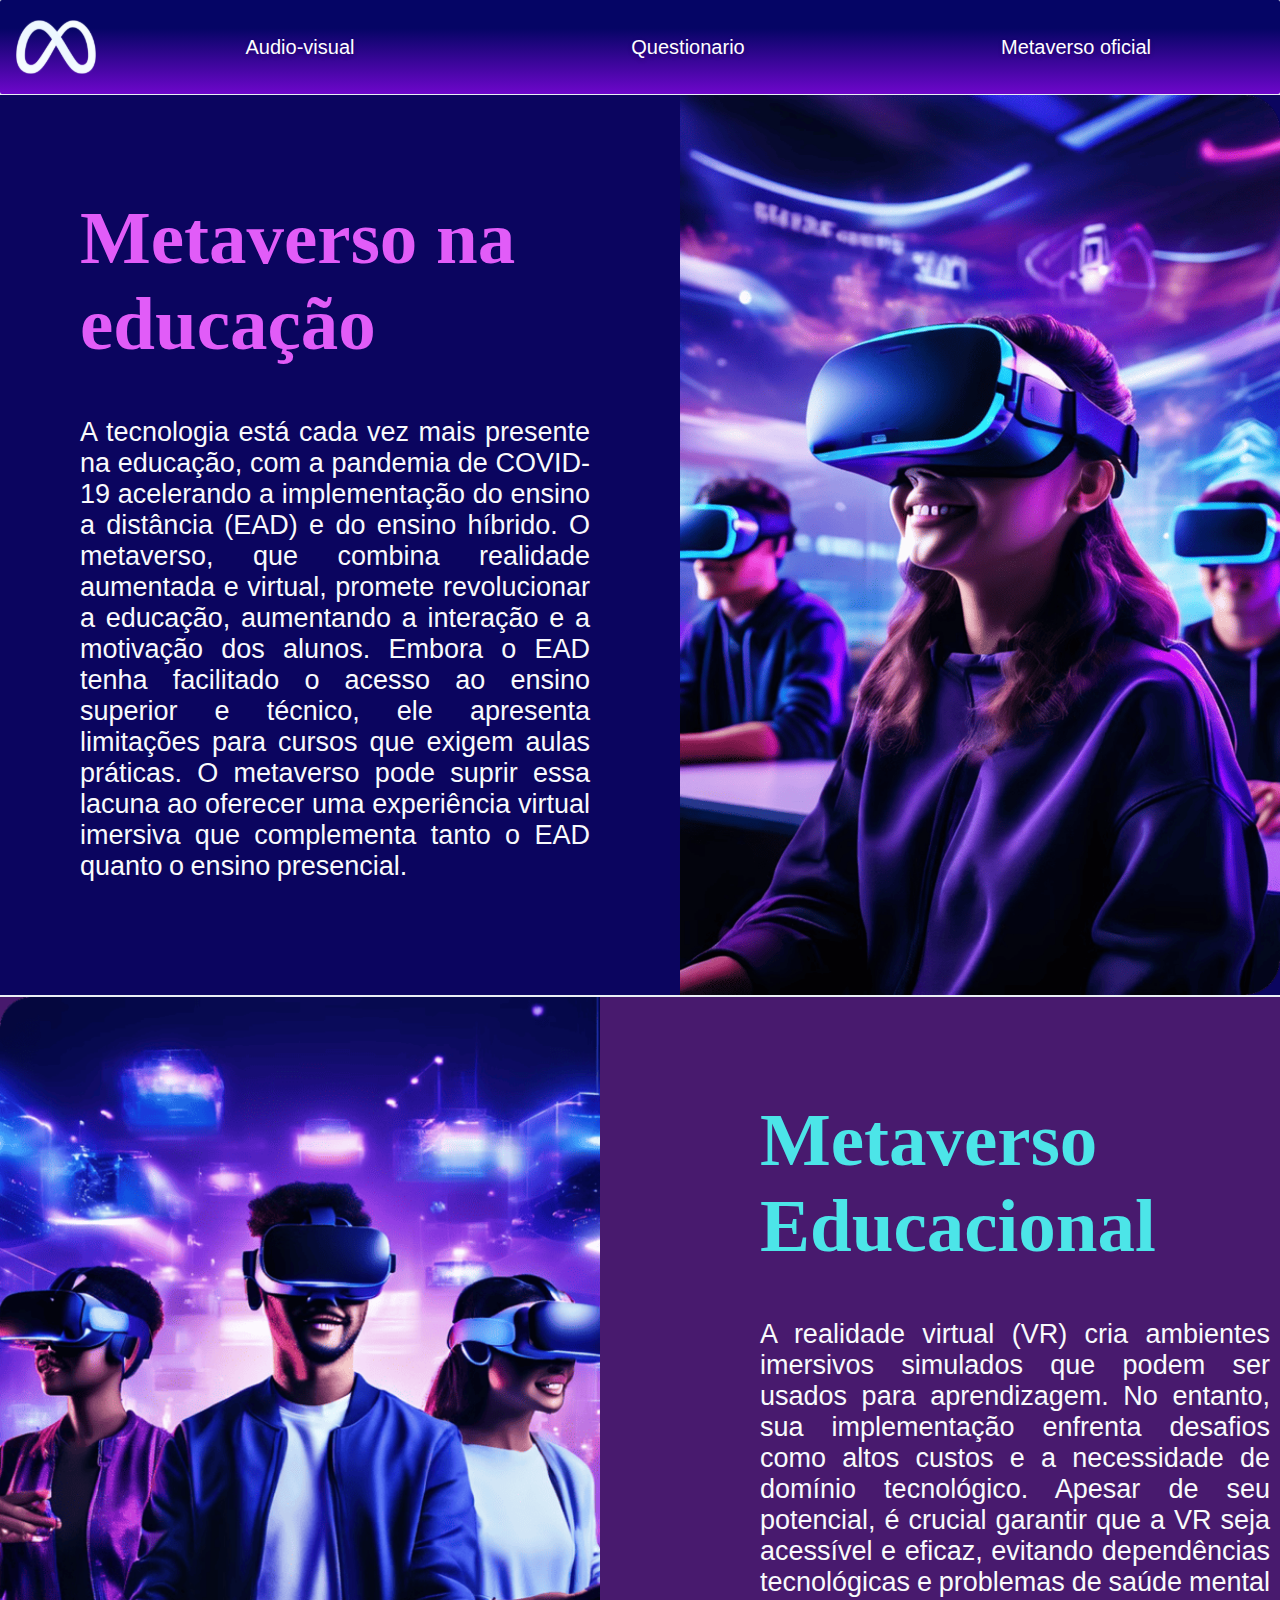
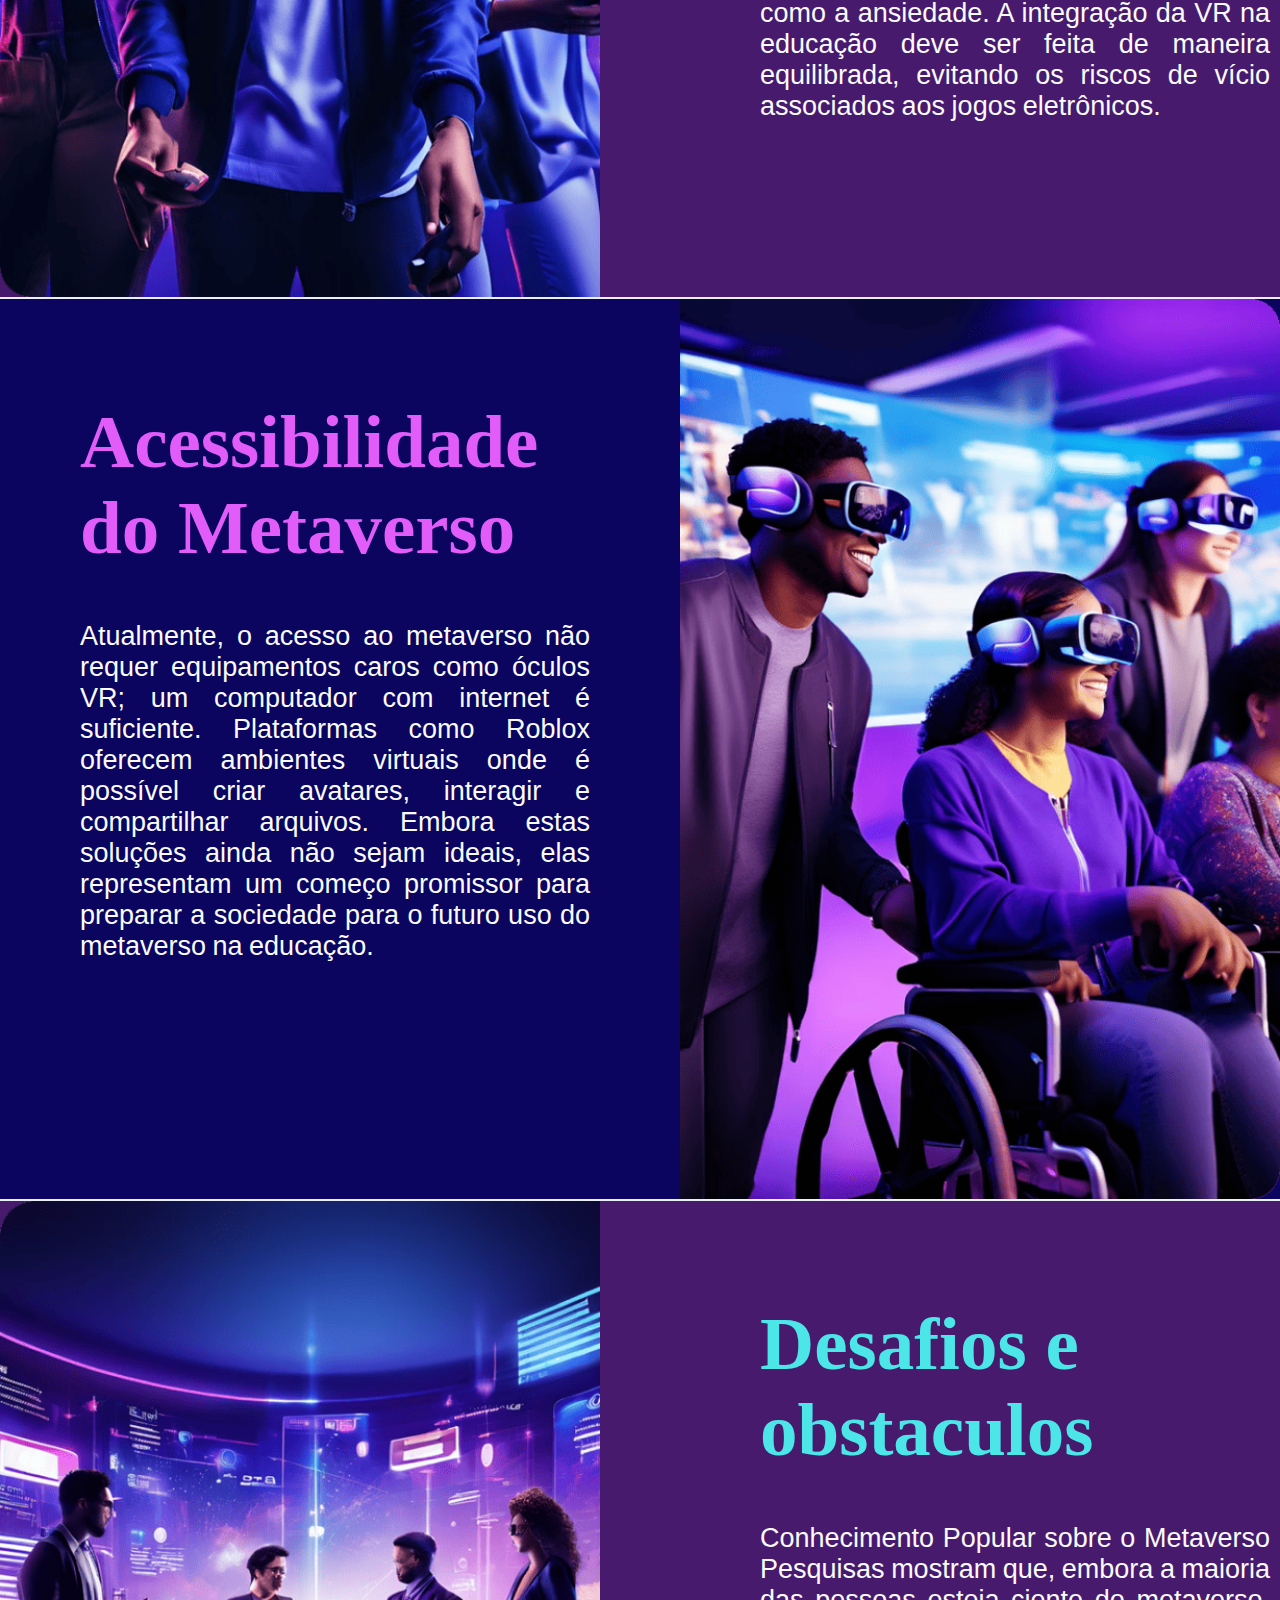
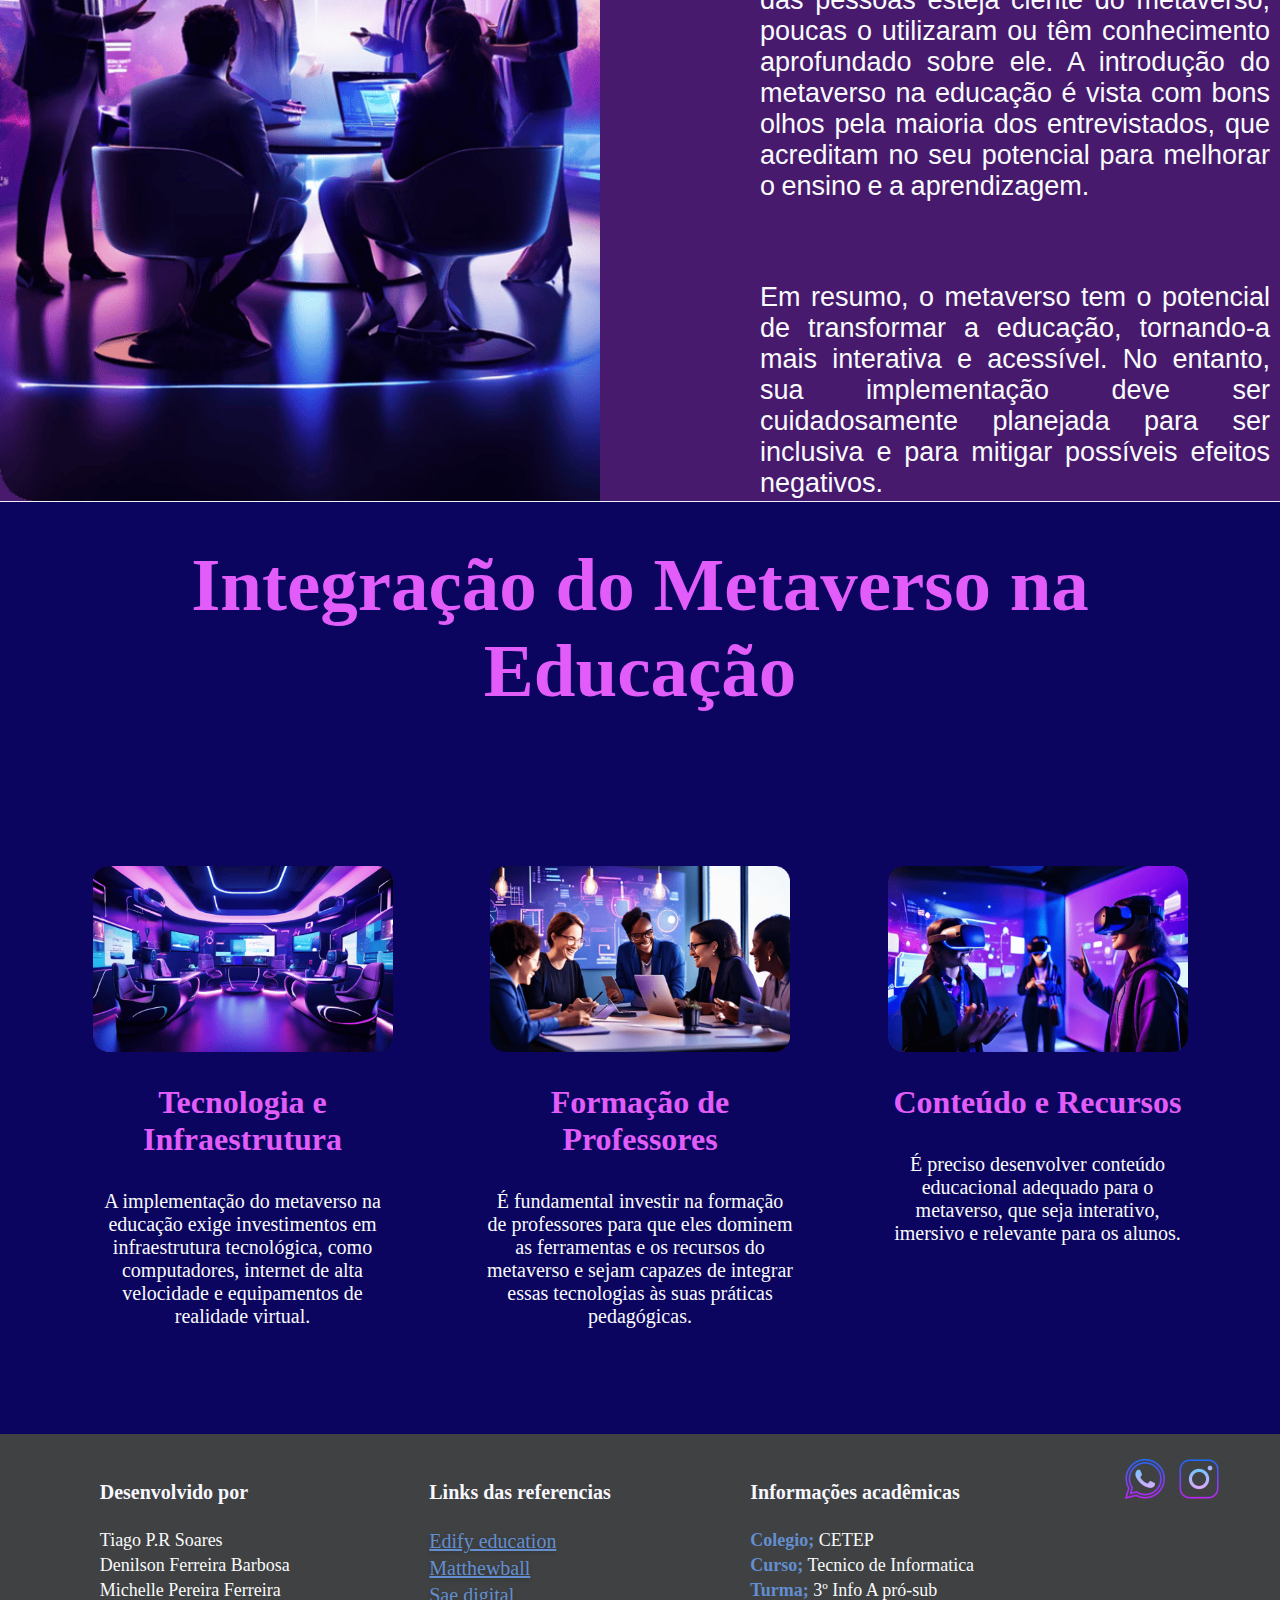
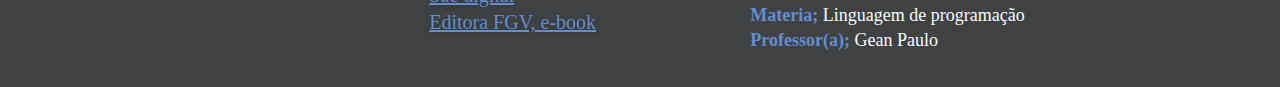
==== index.html @ 5f31a2be "Update index.html" ====
<!DOCTYPE html>
<html lang="pt-br">

<head>
    <meta charset="UTF-8">
    <meta name="viewport" content="width=device-width, initial-scale=1.0">
    <title>Metaverso na Educação</title>
    <link rel="stylesheet" href="style.css">
    <link rel="shortcut icon" href="img/image-removebg-preview (3) 1.svg" type="image/x-icon">
</head>

<body>
    <header>
        <img class="logo" src="img/image-removebg-preview (3) 1.svg" alt="Meta">
        <nav class="top">
            <button><a href="audio-visual.html">Audio-visual</a></button>
            <button><a href="Questionário_TCC_METAVERSO (respostas).xlsx">Questionario</a></button>
            <button><a href="https://about.meta.com/br/metaverse/">Metaverso oficial</a></button>
        </nav>
    </header>
    <main>
        <section class="box-1">
            <article class="h1-p">
                <h1 class="title-box">Metaverso na educação</h1>
                <p>
                        A tecnologia está cada vez mais presente na educação, com a pandemia de COVID-19 acelerando a
                    implementação do ensino a distância (EAD) e do ensino híbrido. O metaverso, que combina realidade
                    aumentada e virtual, promete revolucionar a educação, aumentando a interação e a motivação dos
                    alunos.
                    Embora o EAD tenha facilitado o acesso ao ensino superior e técnico, ele apresenta limitações para
                    cursos que exigem aulas práticas. O metaverso pode suprir essa lacuna ao oferecer uma experiência
                    virtual imersiva que complementa tanto o EAD quanto o ensino presencial.
                </p>
            </article>
            <img class="img-box" src="img/image.png" alt="">
        </section>

        <section class="box-2">
            <article class="h1-p">
                <h1 class="title-box-reverse">Metaverso Educacional</h1>
                <p id="p-end">
                        A realidade virtual (VR) cria ambientes imersivos simulados que podem ser usados para aprendizagem.
                    No entanto, sua implementação enfrenta desafios como altos custos e a necessidade de domínio
                    tecnológico.
                    Apesar de seu potencial, é crucial garantir que a VR seja acessível e eficaz, evitando dependências
                    tecnológicas e problemas de saúde mental como a ansiedade. A integração da VR na educação deve ser
                    feita
                    de maneira equilibrada, evitando os riscos de vício associados aos jogos eletrônicos.
                </p>
            </article>
            <img class="img-box" src="img/img2.png" alt="">
        </section>

        <section class="box-3">
            <article class="h1-p">
                <h1 class="title-box">Acessibilidade do Metaverso</h1>
                <p>
                        Atualmente, o acesso ao metaverso não requer equipamentos caros como óculos VR; um computador com
                    internet é suficiente. Plataformas como Roblox oferecem ambientes virtuais onde é possível criar
                    avatares, interagir e compartilhar arquivos. Embora estas soluções ainda não sejam ideais, elas
                    representam um começo promissor para preparar a sociedade para o futuro uso do metaverso na
                    educação.
                </p>
              
            </article>
            <img class="img-box" src="img/img3.png" alt="">
        </section>


        <section class="box-4">
            <article class="h1-p">
                <h1 class="title-box-reverse">Desafios e obstaculos</h1>
                <p id="p-end">
                        Conhecimento Popular sobre o Metaverso
                    Pesquisas mostram que, embora a maioria das pessoas esteja ciente do metaverso, poucas o utilizaram
                    ou
                    têm conhecimento aprofundado sobre ele. A introdução do metaverso na educação é vista com bons olhos
                    pela maioria dos entrevistados, que acreditam no seu potencial para melhorar o ensino e a
                    aprendizagem.
                </p>
                <p id="p-end">
                        Em resumo, o metaverso tem o potencial de transformar a educação, tornando-a mais interativa e
                    acessível.
                    No entanto, sua implementação deve ser cuidadosamente planejada para ser inclusiva e para mitigar
                    possíveis efeitos negativos.
                </p>
            </article>
            <img class="img-box" src="img/Imagem9.png" alt="">
        </section>


        <section class="box-triple">
            <h1 class="title-box-triple">Integração do Metaverso na <br> Educação</h1>
            <article class="box-legend">
                <div class="box-text">
                    <img class="img-box-triple" src="img/img_TI.png" alt="">
                    <h3> Tecnologia e Infraestrutura</h3>
                    <legend>
                        A implementação do metaverso na educação exige investimentos em infraestrutura tecnológica, como
                        computadores, internet de alta velocidade e equipamentos de realidade virtual.
                    </legend>
                </div>

                <div class="box-text">
                    <img class="img-box-triple" src="img/Imagem_FP.png" alt="">
                    <h3>Formação de Professores</h3>
                    <legend>
                        É fundamental investir na formação de professores para que eles dominem as ferramentas e os
                        recursos do metaverso e sejam capazes de integrar essas tecnologias às suas práticas
                        pedagógicas.
                    </legend>
                </div>

                <div class="box-text">
                    <img class="img-box-triple" src="img/img_CR.png" alt="">
                    <h3>Conteúdo e Recursos</h3>
                    <legend>
                        É preciso desenvolver conteúdo educacional adequado para o metaverso, que seja interativo,
                        imersivo e relevante para os alunos.
                       

                    </legend>
                </div>
            </article>
        </section>
    </main>

    <footer>
        <nav class="navfooter">
            <div class="list-footer">
                <ul>
                <li>
                    <h4>Desenvolvido por</h4>
                </li>
                <li>Tiago P.R Soares</li>
                <li>Denilson Ferreira Barbosa</li>
                <li>Michelle Pereira Ferreira</li>
            </ul>
        </div>
        <div class="list-footer">
               <ul> 
            <li>
                <h4>Links das referencias</h4>
            </li>
            <li>
                <a href="https://edifyeducation.com.br/blog/o-que-e-o-metaverso-e-o-que-voce-precisa-saber-sobre-ele/">Edify
                    education</a>
            </li>
            <li>
                <a href="https://www.matthewball.vc/all/forwardtothemetaverseprimer">Matthewball</a>
            </li>
            <li>
                <a href="https://sae.digital/metaverso-na-educacao/">Sae digital</a>
            </li>
            <li>
                <a href="https://editora.fgv.br/produto/experiencias-na-educacao-mediada-por-tecnologias-3667">Editora FGV, e-book</a>
            </li>
                </ul>
        </div>
        <div class="list-footer">
            <ul>
            <div class="list-academica">
                <li>
                    <h4>Informações acadêmicas</h4>
                </li>
                <li><strong>Colegio;</strong> CETEP</li>
                <li><Strong>Curso;</Strong> Tecnico de Informatica</li>
                <li><strong>Turma;</strong> 3º Info A pró-sub</li>
                <li><strong>Materia;</strong> Linguagem de programação</li>
                <li><strong>Professor(a);</strong> Gean Paulo</li>
                </ul>
            </div>
        </div>

        <div class="social">
            <a href="https://wa.me/qr/XDJVKPZ3ZAJNK1"><img src="img/WhatsApp.svg" alt="contato"></a>
            <a href="https://www.instagram.com/portaldosertaocetep?utm_source=ig_web_button_share_sheet&igsh=ZDNlZDc0MzIxNw=="><img src="img/Instagram.svg" alt="CETEP"></a>
        </div>
        </nav>
    </footer>
</body>

</html>


<script>
    document.addEventListener("DOMContentLoaded", function() {
        const boxes = document.querySelectorAll('.box-1, .box-2,.box-3,.box-triple');
        
        boxes.forEach(box => {
            box.classList.add('border-light');
        });
    });
    </script>
---- style.css ----
body {
    background-color: rgb(234, 239, 244);
    width: 100dvw;
    height: 100dvh;
    display: flex;
    flex-direction: column;
    justify-content: space-between;
    align-items: center;
    margin: 0;
}

header {
    background: linear-gradient(180deg, rgb(5, 5, 101) 30%, rgba(124, 7, 218, 1) 110%, rgba(133, 3, 226, 1) 100%);
    width: 100%;
    height: 150px;
    border-radius: 2px;
    display: flex;
    text-align: center;
    justify-content: center;
    align-items: center;
    padding: 20px 0px;
}

a,
button,
.logo {
    background-color: transparent;
    width: 250px;
    color: rgb(255, 255, 255);
    border: none;
    text-align: center;
    font-size: 20px;
    text-decoration: none;
    text-shadow: 0 2px 5px rgba(0, 0, 0, 0.2);
}

a:hover {
    text-decoration: 4px underline;
    text-underline-offset: 10px;
    /*serve para afasta linha do texto*/
    transition: 6ms all;
}

nav {
    display: flex;
    width: 100vw;
    margin: 10px;
    justify-content: space-around;
    flex-direction: row;
    flex-wrap: wrap;
}

.logo {
    width: 80px;
    border: transparent;
    margin-left: 1rem;
}

main {
    display: flex;
    flex-direction: column;
    width: 100dvw;
    flex: 1;
    justify-content: center;
    align-items: center;
    margin: 0px;
    flex-wrap: wrap;
}

.box-3,
.box-1 {
    background-color: rgb(11, 5, 95);
    display: flex;
    flex-direction: row;
    justify-content: space-between;
    align-items: start;
    width: 100dvw;
    height: 100dvh;
    margin: 1px 0;
}

.box-2,
.box-4 {
    background-color: #481a6e;
    display: flex;
    flex-direction: row-reverse;
    width: 100dvw;
    height: 100dvh;
    margin: 1px 0;

}

.img-box {
    height: 100%;
    margin: 0px;
}

article {
    display: flex;
    flex-direction: column;
}

.h1-p {
    margin-top: 90px;
}

p {
    width: 75%;
    margin: 40px 80px;
    font-size: 27px;
    font-family: Arial, Helvetica, sans-serif;
    color: #f9fafc;
    text-align: justify;
    flex-wrap: wrap;
    word-spacing: -1px;
}
.videos {
    width: 100%;
    display: flex;
    justify-content: center;
    flex-direction: row;
    align-items: center;
    flex-wrap: wrap;
    text-align: center;
}

.box-videos {
    padding: 12px;
    margin: 30px;
    background: linear-gradient(180deg, rgba(20, 58, 115, 1) 0%, rgba(124, 7, 218, 1) 100%, rgba(133, 3, 226, 1) 100%);
    box-shadow: 0 8px 10px rgba(0, 0, 0, 0.2);
    border-radius: 10px;
    border-style: groove;
    color: aliceblue;
    align-items: center;
    justify-content: center;
}

video {
    width: 400px;
    margin: 10px;
}

#p-end-2,
#p-end {
    margin-left: 10rem;
    word-spacing: -1px;

}

h1 {
    font-weight: bolder;
    font-size: 75px !important;
}

.title-box {
    color: #e15cf8;
}

.video-h1 {
    color: rgb(104, 13, 143);
}

.title-box-reverse,
.title-box {
    font-size: 75px;
    margin: 10px 80px;
}

.title-box-reverse {
    margin-left: 10rem;
    color: rgb(76, 229, 232);
}

.img-box-triple {
    width: 300px;
    height: 200px;
}

.box-triple {
    background-color: rgb(11, 5, 95);
    text-align: center;
    justify-content: center;
    width: 100%;
    height: 100vh;
    display: flex;
    flex-direction: column;
    padding-bottom:2rem;
   
}

.box-legend {
    width: 100%;
    display: flex;
    flex-direction: row;
    justify-content: space-evenly;
    flex-wrap: wrap;
    height: 100vh;
    align-items: center;

}

.box-text {
    width: 310px;
    height: 400px;
    padding: 2px 0px;
    display: flex;
    flex-direction: column;
    justify-content: space-between;
    margin: 0px 0px;
    align-items: center;



}

legend {
    font-size: 20px;
    color: #f9fafc;
    text-align: center;
    width: 310px;
    height: 400px;

}

.title-box-triple {
    color: #e15cf8;
    margin-top: 40px;
    font-size: 35px;
}

h3 {
    color: #e15cf8;
    font-size: 2rem;
}

footer {
    background-color: rgba(0, 0, 0, 0.729);
    width: 100%;
    padding: 10px 0;
    display: flex;
    flex-direction: row;
    justify-content: center;
    align-items: center;
    flex-wrap: wrap;
    margin: 0;
    position: relative;
}

li {
    list-style: none;
    color: #f9fafc;
    margin: 4px;
    font-size: 18px;
}

h4 {
    color: ghostwhite;
    font-size: 20px;
}

.list-footer a {
    text-decoration: underline;
    color: #638ecf;
}

.list-academica strong {
    color: #638ecf;
}

.L a:hover {
    text-decoration: none;
    color: #470d76;
}

.social img {
    width: 50px;
    height: 50px;
    border: none;
}

.social>img:hover {
    cursor: pointer;
}

@keyframes borderLight {
    0% {
        box-shadow: 0 0 5px rgba(221, 66, 174, 0.834), 0 0 10px rgba(236, 8, 190, 0.714);
    }

    25% {
        box-shadow: 0 0 5px rgba(0, 255, 0, 0.5), 0 0 10px rgba(0, 255, 0, 0.5);
    }

    50% {
        box-shadow: 0 0 5px rgba(0, 0, 255, 0.5), 0 0 10px rgb(76, 229, 232);
    }

    75% {
        box-shadow: 0 0 5px whitesmoke, 0 0 10px rgba(255, 255, 0, 0.5);
    }

    100% {
        box-shadow: 0 0 5px rgba(236, 24, 24, 0.863), 0 0 10px rgba(255, 0, 0, 0.5);
    }
}

.border-light {
    animation: borderLight 5s infinite;
}

@media (max-width: 736px) {

    header {
        height: 100px;
        margin: 0px;
    }

    nav {
        flex-direction: column;
        align-items: center;
        gap: 1rem;
    }

    .logo{
    display: none;
}


    .box-1,
    .box-2,
    .box-3,
    .box-4 {
        flex-direction: column;
        justify-content: center;
        align-items: center;
        height: auto;
        margin: 1px 0;
    }

   
    .box-2,
    .box-4 {
        display: flex;
        justify-content: center;
        margin: 0px;
        align-items: center !important;


    }

  
    .img-box,
    .box-text {
        width: 90%;
        height: auto;
        display: flex;
        justify-content: center;
        align-items: center;
    }

    .img-box {
        width: 99%;
        margin: 0;
    }

    #p-end,
    p {
        width:95%;
        font-size: 1.1rem;
        text-align: justify;
        margin: 10px 0px;
        word-spacing: -1px;
        letter-spacing: initial;
        padding: 4rem 5px;
    }

#p-end-2{
        margin-top:-2rem;
    }

    

    article {
        display: flex;
        width: 100%;
        flex-direction: column;
        margin: 0px !important;
        justify-content: space-between;
        align-items: center;
    }

    .title-box-reverse {
        text-align: center;
        margin: auto;
        font-size: 25px;
        margin: 1rem 0;

    }

    h1 {
        font-size: 30px !important;
        text-align: center;
        margin-top: 2rem !important;
    }

     .box-text{
        width:100%;
        margin-top:2px;
        height:450px;
        margin-bottom:5rem;
    }

    .box-triple{
        height:2000px;
        display: flex;
        align-items: center;
       
        gap:-50px;
    }
    
    
    .box-legend {
    
        height:500vh;
       gap:0px;}
      
    }
 
    .title-box-triple {
        margin-bottom: 1rem;
    }
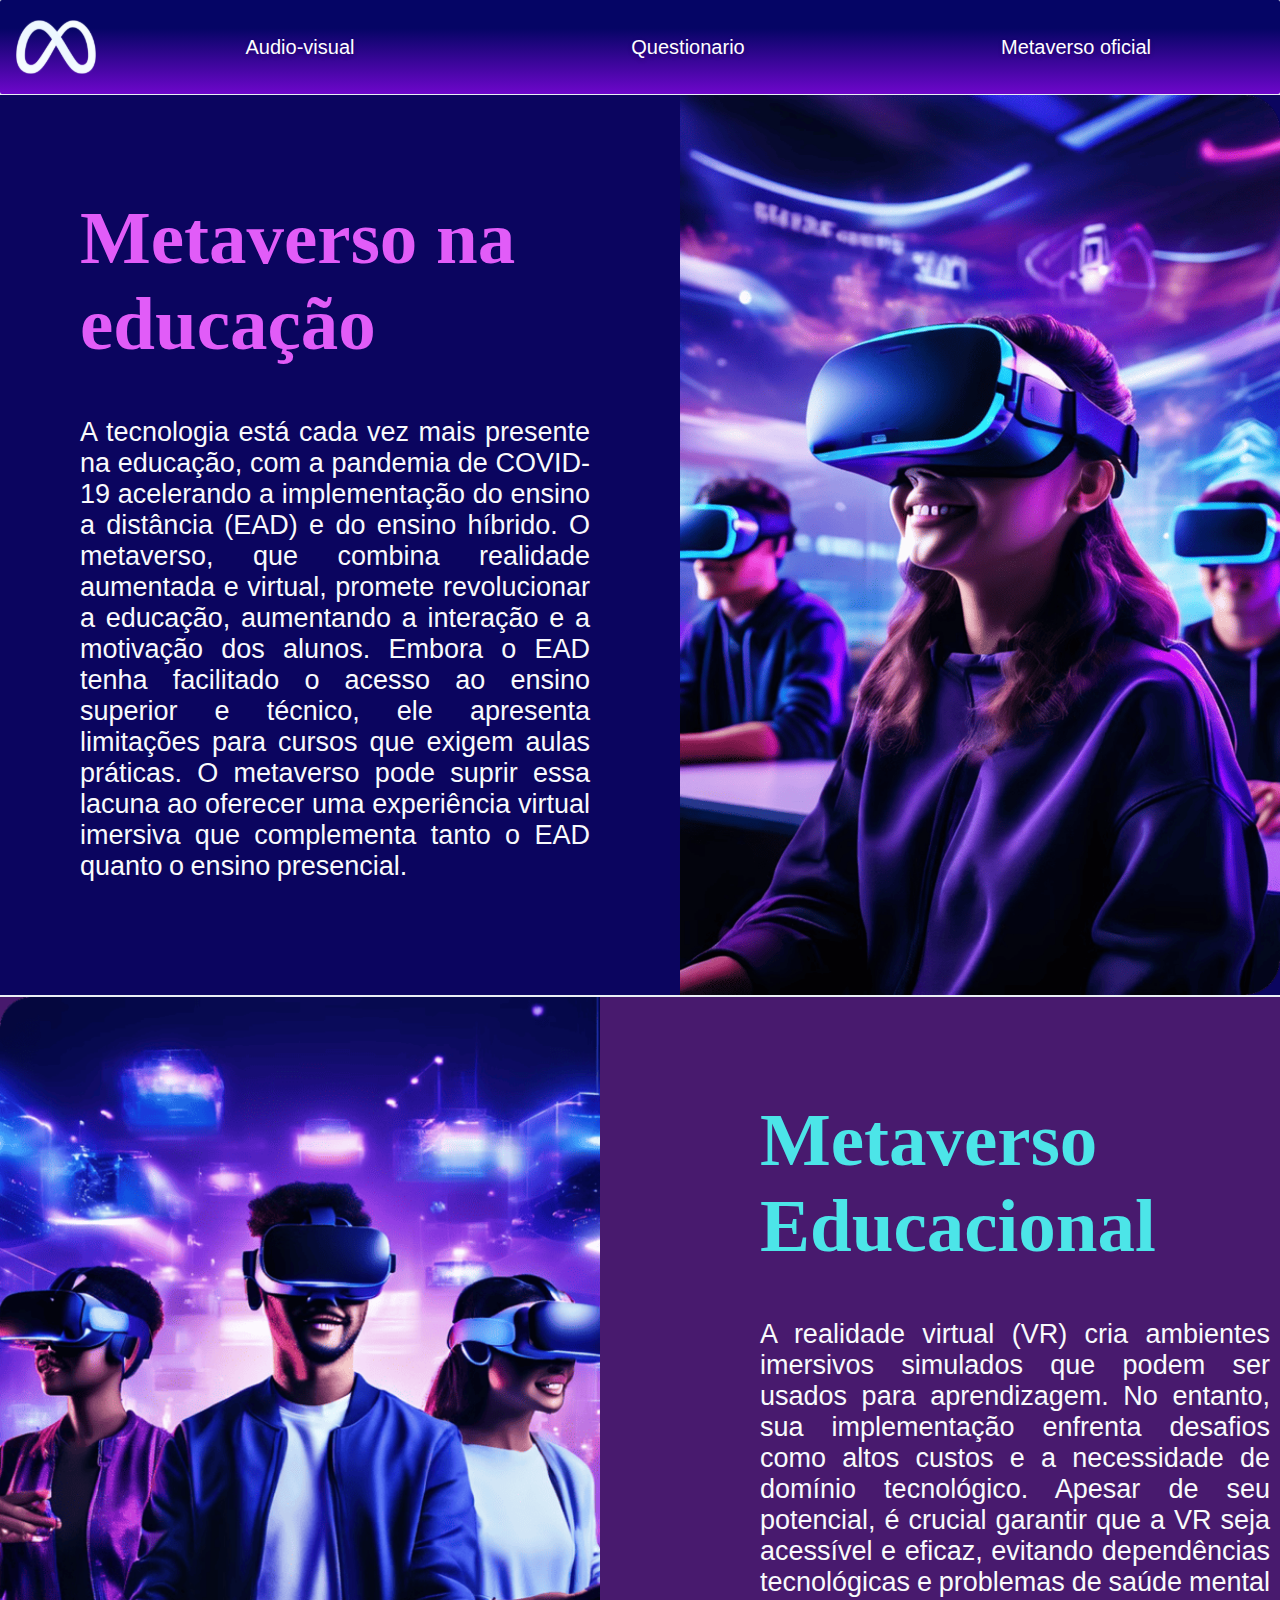
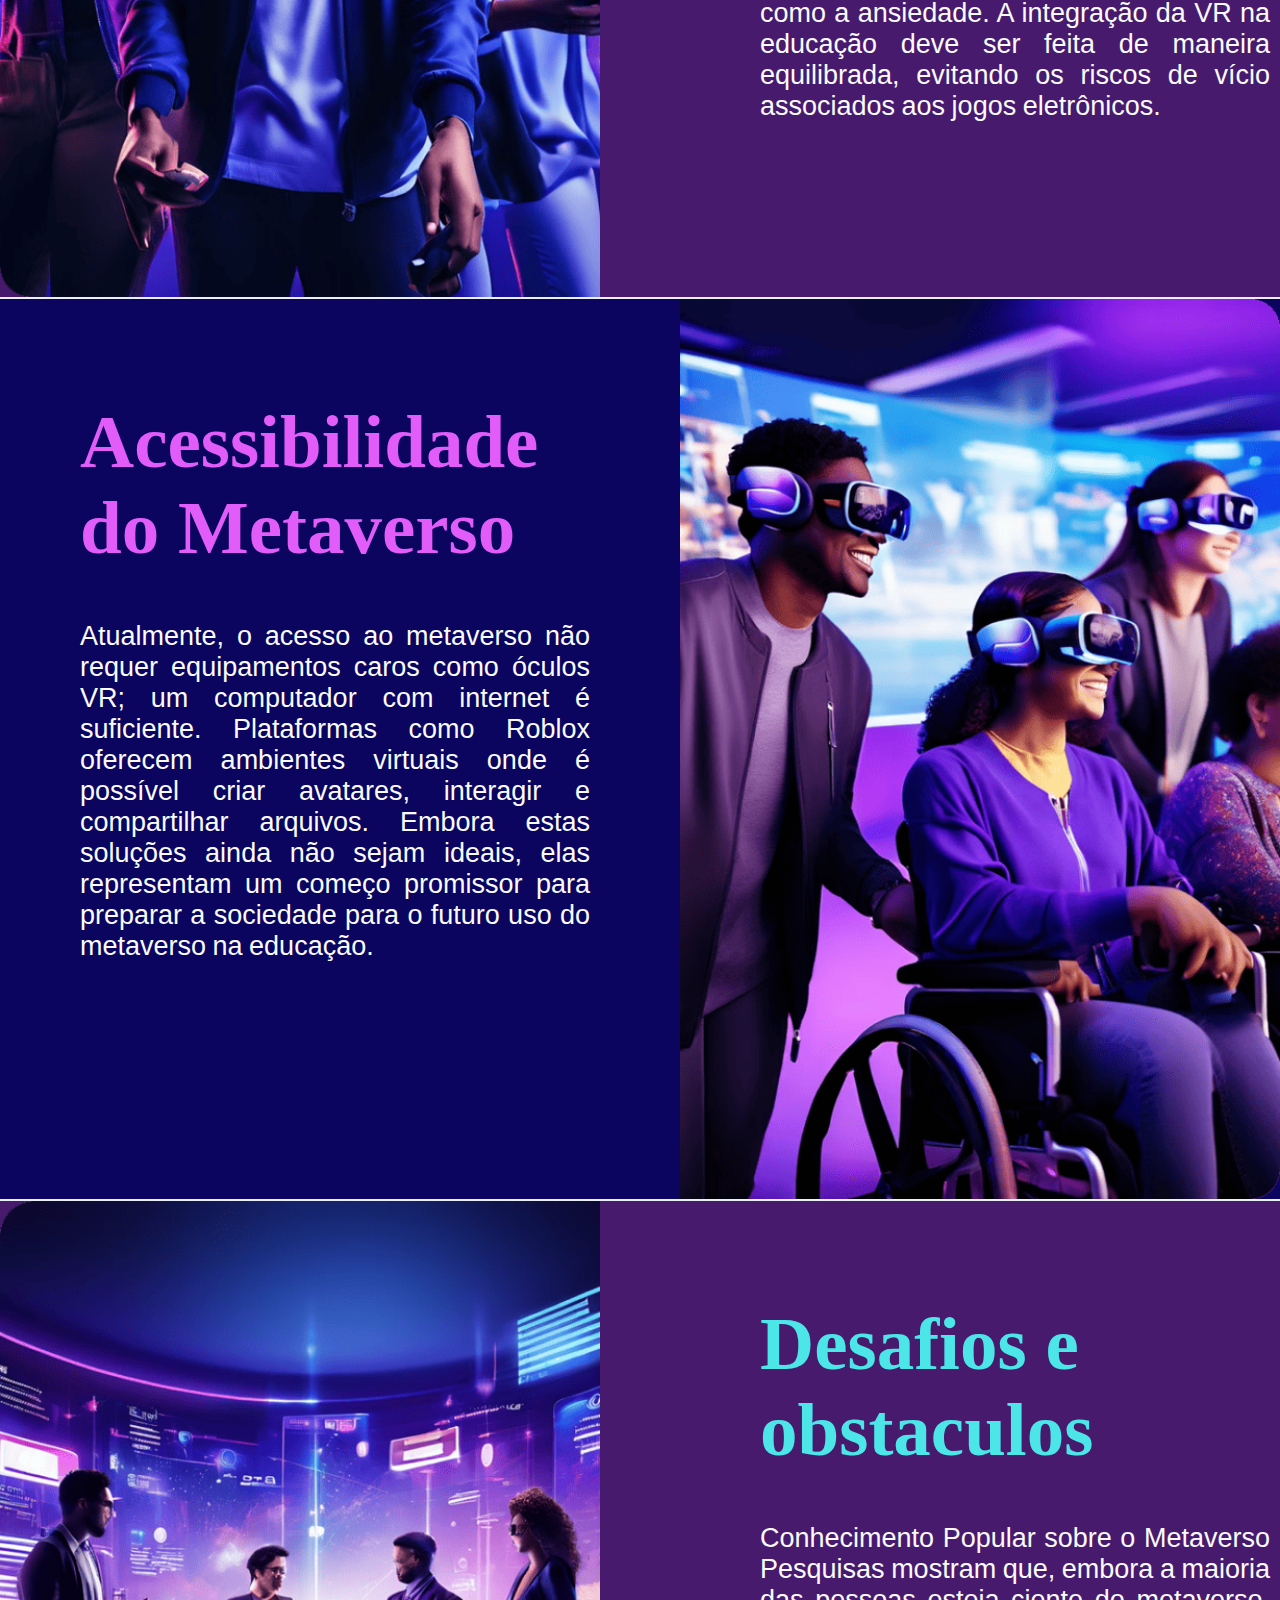
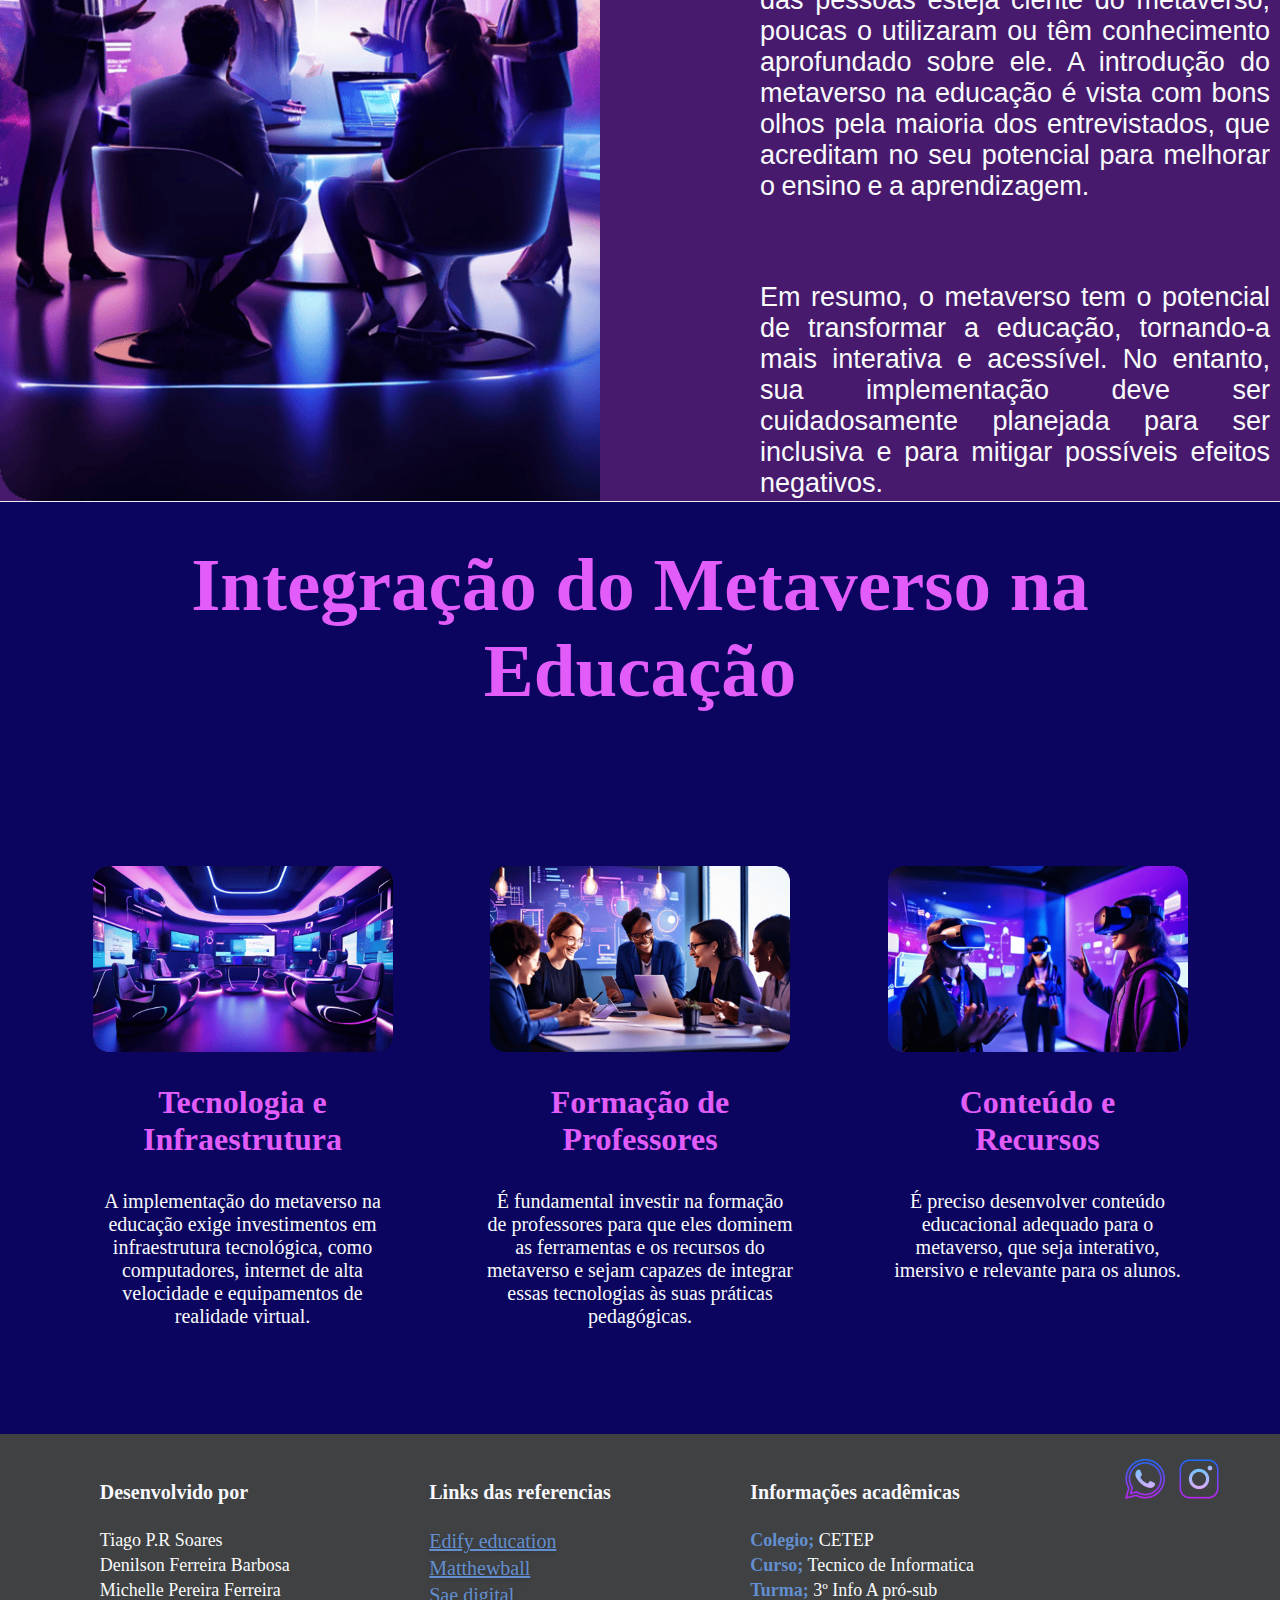
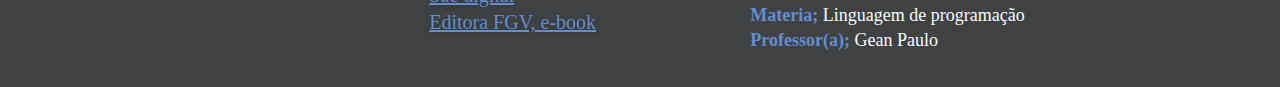
==== commit 38717b6d: "Update index.html" ====
--- a/index.html
+++ b/index.html
@@ -78,7 +78,8 @@
                     pela maioria dos entrevistados, que acreditam no seu potencial para melhorar o ensino e a
                     aprendizagem.
                 </p>
-                <p id="p-end">
+                <p id="p-end-2">
+
                         Em resumo, o metaverso tem o potencial de transformar a educação, tornando-a mais interativa e
                     acessível.
                     No entanto, sua implementação deve ser cuidadosamente planejada para ser inclusiva e para mitigar
@@ -113,7 +114,7 @@
 
                 <div class="box-text">
                     <img class="img-box-triple" src="img/img_CR.png" alt="">
-                    <h3>Conteúdo e Recursos</h3>
+                    <h3>Conteúdo e <br> Recursos</h3>
                     <legend>
                         É preciso desenvolver conteúdo educacional adequado para o metaverso, que seja interativo,
                         imersivo e relevante para os alunos.
--- a/style.css
+++ b/style.css
@@ -376,7 +376,7 @@
     }
 
 #p-end-2{
-        margin-top:-2rem;
+        margin-top:-4rem;
     }
 
     
